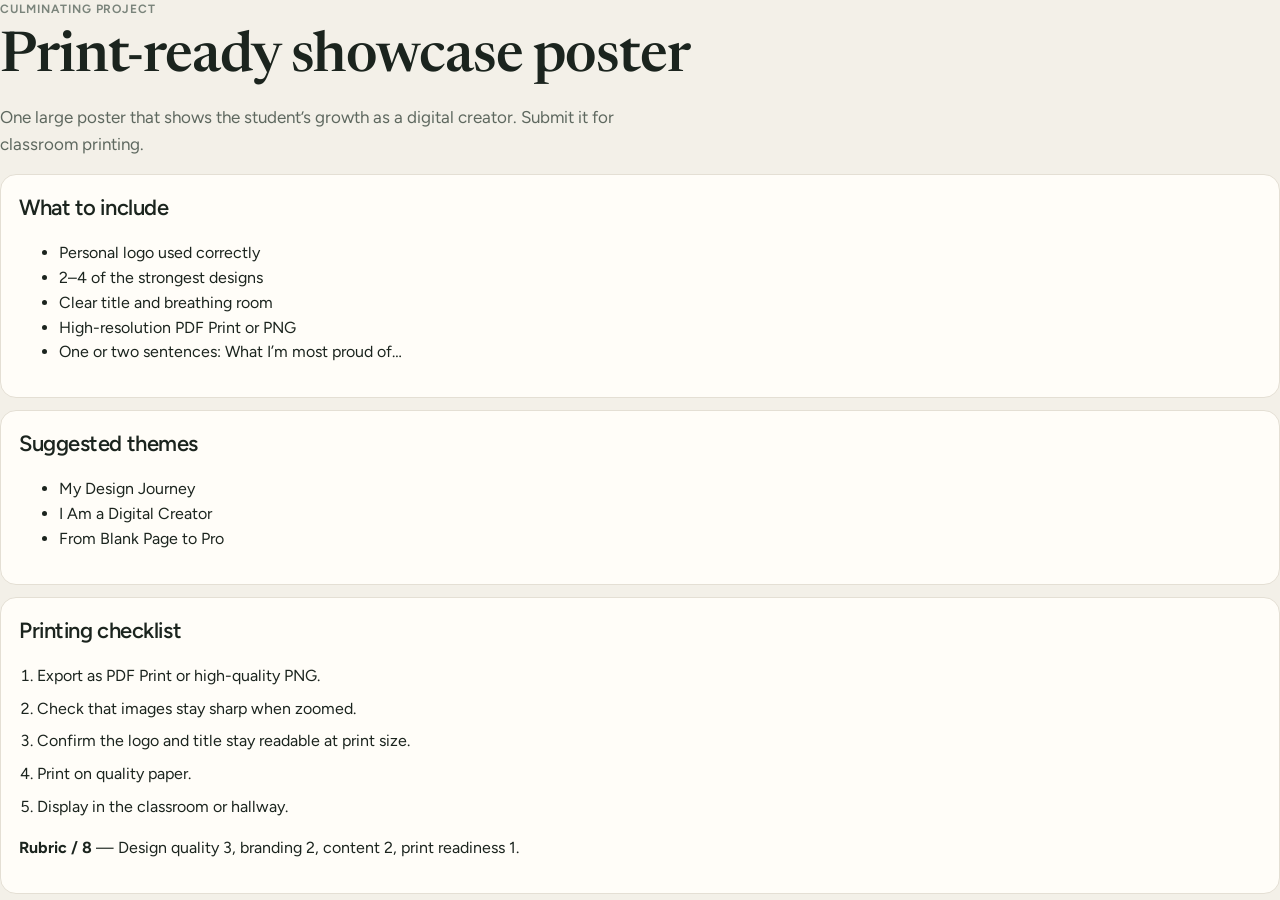
==== final.html @ e56f7284 "Add course map, lesson, projects, and final pages" ====
<!DOCTYPE html>
<html lang="en">
<head>
  <meta charset="UTF-8" />
  <meta name="viewport" content="width=device-width, initial-scale=1.0" />
  <title>Final poster · Grade 6 Tech</title>
  <link rel="icon" href="favicon.svg" type="image/svg+xml" />
  <link rel="preconnect" href="https://fonts.googleapis.com" />
  <link href="https://fonts.googleapis.com/css2?family=Figtree:wght@400;500;600;650;700&family=Newsreader:opsz,wght@6..72,500;6..72,560;6..72,650&display=swap" rel="stylesheet" />
  <link rel="stylesheet" href="styles.css" />
</head>
<body>
  <div id="app">
    <p class="kicker">Culminating project</p>
    <h1>Print-ready showcase poster</h1>
    <p class="lead">One large poster that shows the student’s growth as a digital creator. Submit it for classroom printing.</p>
    <div class="note">
      <h3>What to include</h3>
      <ul>
        <li>Personal logo used correctly</li>
        <li>2–4 of the strongest designs</li>
        <li>Clear title and breathing room</li>
        <li>High-resolution PDF Print or PNG</li>
        <li>One or two sentences: What I’m most proud of…</li>
      </ul>
    </div>
    <div class="note">
      <h3>Suggested themes</h3>
      <ul>
        <li>My Design Journey</li>
        <li>I Am a Digital Creator</li>
        <li>From Blank Page to Pro</li>
      </ul>
    </div>
    <div class="note teacher-only">
      <h3>Printing checklist</h3>
      <ol class="steps">
        <li>Export as PDF Print or high-quality PNG.</li>
        <li>Check that images stay sharp when zoomed.</li>
        <li>Confirm the logo and title stay readable at print size.</li>
        <li>Print on quality paper.</li>
        <li>Display in the classroom or hallway.</li>
      </ol>
      <p><strong>Rubric / 8</strong> — Design quality 3, branding 2, content 2, print readiness 1.</p>
    </div>
  </div>
  <script src="data.js"></script>
  <script src="app.js"></script>
</body>
</html>
---- styles.css ----
:root {
  --bg: #f3f0e8;
  --surface: #faf8f2;
  --paper: #fffdf8;
  --fg: #1b241e;
  --muted: #5e685f;
  --subtle: #7a847b;
  --primary: #245c45;
  --primary-soft: #dce8e1;
  --line: #e4dfd4;
  --shadow: 0 1px 2px rgba(27, 36, 30, 0.04), 0 8px 24px rgba(27, 36, 30, 0.04);
  --font-sans: "Figtree", ui-sans-serif, system-ui, sans-serif;
  --font-display: "Newsreader", "Iowan Old Style", Georgia, serif;
}

* { box-sizing: border-box; }
html, body { margin: 0; }
html { scroll-behavior: smooth; }
body {
  font-family: var(--font-sans);
  background: var(--bg);
  color: var(--fg);
  min-height: 100vh;
  line-height: 1.55;
}

a { color: var(--primary); text-decoration: none; }
a:hover { text-decoration: underline; }

.topbar {
  position: sticky;
  top: 0;
  z-index: 40;
  display: flex;
  align-items: center;
  justify-content: space-between;
  gap: 16px;
  padding: 14px 28px;
  background: var(--bg);
  border-bottom: 1px solid var(--line);
}
.brand {
  display: flex;
  align-items: center;
  gap: 12px;
  color: inherit;
  text-decoration: none;
}
.brand:hover { text-decoration: none; }
.logo {
  width: 36px;
  height: 36px;
  border-radius: 9px;
  background: var(--primary);
  color: var(--paper);
  display: grid;
  place-items: center;
  flex-shrink: 0;
}
.brand-title { font-weight: 650; font-size: 16px; letter-spacing: -0.01em; }
.brand-sub { font-size: 12px; color: var(--muted); margin-top: 1px; }

.role-toggle {
  display: inline-flex;
  background: #fff;
  border: 1px solid var(--line);
  border-radius: 999px;
  padding: 3px;
}
.role-toggle button {
  border: 0;
  background: transparent;
  color: var(--muted);
  font: inherit;
  font-size: 13px;
  font-weight: 600;
  padding: 6px 12px;
  border-radius: 999px;
  cursor: pointer;
}
.role-toggle button.active {
  background: var(--primary);
  color: #f7f4ec;
}

.shell {
  display: grid;
  grid-template-columns: 240px minmax(0, 1fr);
  min-height: calc(100vh - 65px);
}
.sidebar {
  padding: 22px 16px 40px 22px;
  border-right: 1px solid transparent;
}
.nav-label {
  font-size: 11px;
  letter-spacing: 0.08em;
  text-transform: uppercase;
  color: var(--subtle);
  font-weight: 650;
  margin: 18px 10px 8px;
}
.nav-label:first-child { margin-top: 0; }
.nav-link {
  display: flex;
  align-items: center;
  gap: 10px;
  padding: 8px 10px;
  border-radius: 10px;
  color: var(--fg);
  text-decoration: none;
  font-size: 14.5px;
}
.nav-link:hover { background: rgba(36, 92, 69, 0.06); text-decoration: none; }
.nav-link.active { background: var(--primary-soft); color: var(--primary); font-weight: 600; }
.nav-ico { width: 18px; text-align: center; opacity: 0.85; }

.main {
  padding: 28px 36px 80px;
  max-width: 1080px;
}
.kicker {
  font-size: 12px;
  letter-spacing: 0.08em;
  text-transform: uppercase;
  color: var(--subtle);
  font-weight: 650;
  margin: 0 0 10px;
}
h1, h2, h3 { font-family: var(--font-display); font-weight: 560; letter-spacing: -0.02em; }
h1 { font-size: clamp(36px, 5vw, 56px); line-height: 1.05; margin: 0 0 16px; }
h2 { font-size: 28px; margin: 36px 0 14px; }
h3 { font-size: 22px; margin: 0 0 8px; }
.lead { font-size: 17px; color: var(--muted); max-width: 42rem; }

.actions { display: flex; flex-wrap: wrap; gap: 10px; margin: 22px 0 18px; }
.btn {
  display: inline-flex;
  align-items: center;
  gap: 8px;
  border: 0;
  border-radius: 999px;
  padding: 11px 16px;
  font: inherit;
  font-weight: 650;
  font-size: 14.5px;
  cursor: pointer;
  text-decoration: none;
}
.btn:hover { text-decoration: none; }
.btn-primary { background: var(--primary); color: #f7f4ec; }
.btn-primary:hover { background: #1c4a37; }
.btn-ghost {
  background: #fff;
  color: var(--fg);
  border: 1px solid var(--line);
}
.meta-row {
  display: flex;
  flex-wrap: wrap;
  gap: 16px;
  color: var(--muted);
  font-size: 14px;
}

.hero-grid {
  display: grid;
  grid-template-columns: minmax(0, 1fr) 320px;
  gap: 28px;
  align-items: start;
}
.panel {
  background: var(--paper);
  border: 1px solid var(--line);
  border-radius: 18px;
  box-shadow: var(--shadow);
  padding: 20px 22px;
}
.panel h3 { font-family: var(--font-sans); font-size: 20px; font-weight: 700; }
.soft-kicker { color: var(--subtle); font-size: 11px; letter-spacing: 0.08em; text-transform: uppercase; font-weight: 700; margin-bottom: 10px; }

.cards {
  display: grid;
  grid-template-columns: repeat(3, minmax(0, 1fr));
  gap: 14px;
}
.card {
  background: var(--paper);
  border: 1px solid var(--line);
  border-radius: 16px;
  padding: 16px 16px 14px;
  box-shadow: var(--shadow);
  color: inherit;
  text-decoration: none;
  display: block;
}
.card:hover { border-color: #cfd8d2; text-decoration: none; }
.card-top { display: flex; align-items: flex-start; justify-content: space-between; gap: 8px; }
.icon-pill {
  width: 34px; height: 34px; border-radius: 10px;
  background: var(--primary-soft); color: var(--primary);
  display: grid; place-items: center; font-size: 16px;
}
.badge {
  font-size: 11px; font-weight: 700; padding: 3px 8px; border-radius: 999px;
  background: #f3e6d8; color: #8a5a2b;
}
.card h3 { font-family: var(--font-sans); font-size: 15.5px; font-weight: 700; margin: 0; }
.weeks { color: var(--subtle); font-size: 12.5px; margin-top: 2px; }
.card p { color: var(--muted); font-size: 13.5px; margin: 10px 0 12px; }
.pips { display: flex; gap: 4px; }
.pip { height: 6px; flex: 1; background: #e6e1d6; border-radius: 99px; }
.complete { font-size: 12px; color: var(--subtle); margin-top: 8px; }

.note {
  background: var(--paper);
  border: 1px solid var(--line);
  border-radius: 16px;
  padding: 16px 18px;
  margin: 12px 0;
}
.note h3, .note h4 { font-family: var(--font-sans); }
.steps { padding-left: 18px; }
.steps li { margin: 8px 0; }
.teacher-only.hidden-role, .student-only.hidden-role { display: none !important; }

.toolbar { display: flex; gap: 8px; justify-content: flex-end; }
.ghost-btn {
  background: #fff; border: 1px solid var(--line); border-radius: 12px;
  padding: 8px 12px; font: inherit; font-size: 13.5px; font-weight: 650; cursor: pointer;
}

@media print {
  .topbar, .sidebar, .toolbar, .actions, .role-toggle { display: none !important; }
  .shell { display: block; }
  .main { padding: 0; max-width: none; }
  body { background: #fff; }
}

@media (max-width: 980px) {
  .shell { grid-template-columns: 1fr; }
  .sidebar { display: none; }
  .hero-grid, .cards { grid-template-columns: 1fr; }
  .main { padding: 20px 16px 60px; }
  .topbar { padding: 12px 16px; }
}
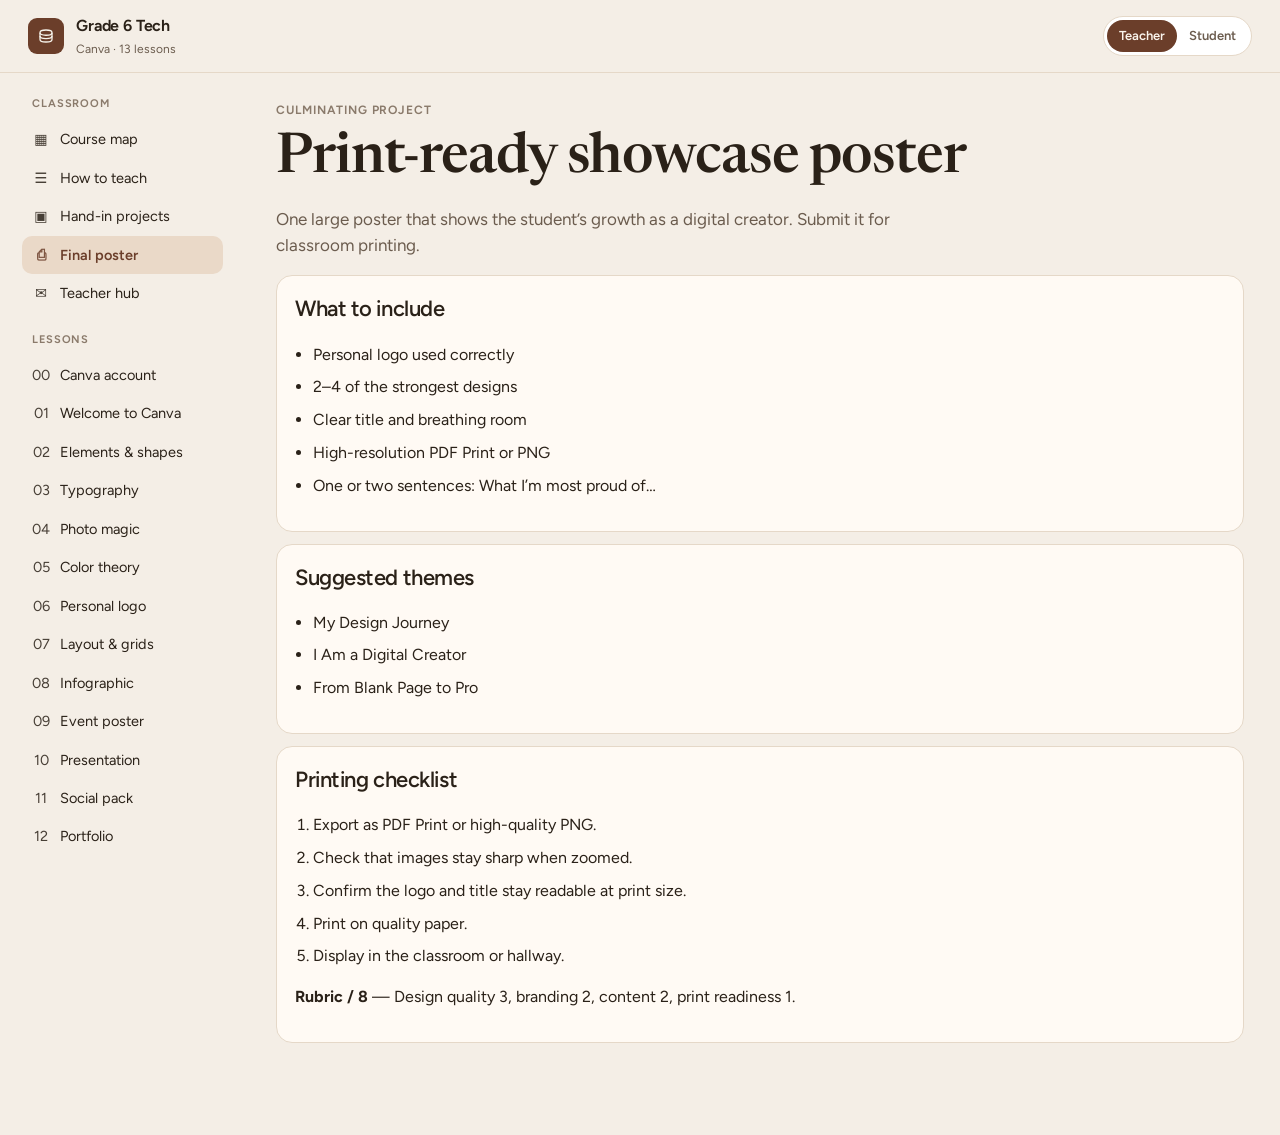
==== commit 20113e78: "Load detailed lesson files on every page" ====
--- a/final.html
+++ b/final.html
@@ -44,6 +44,9 @@
       <p><strong>Rubric / 8</strong> — Design quality 3, branding 2, content 2, print readiness 1.</p>
     </div>
   </div>
+  <script src="lessons-a1.js"></script>
+  <script src="lessons-a2.js"></script>
+  <script src="lessons-b.js"></script>
   <script src="data.js"></script>
   <script src="app.js"></script>
 </body>
--- a/styles.css
+++ b/styles.css
@@ -1,14 +1,14 @@
 :root {
-  --bg: #f3f0e8;
-  --surface: #faf8f2;
-  --paper: #fffdf8;
-  --fg: #1b241e;
-  --muted: #5e685f;
-  --subtle: #7a847b;
-  --primary: #245c45;
-  --primary-soft: #dce8e1;
-  --line: #e4dfd4;
-  --shadow: 0 1px 2px rgba(27, 36, 30, 0.04), 0 8px 24px rgba(27, 36, 30, 0.04);
+  --bg: #f4eee6;
+  --surface: #faf4ec;
+  --paper: #fffaf4;
+  --fg: #2a2118;
+  --muted: #6b5c4e;
+  --subtle: #8a7a6b;
+  --primary: #6b3e2a;
+  --primary-soft: #ead9c8;
+  --line: #e5d8c8;
+  --shadow: 0 1px 2px rgba(42, 33, 24, 0.05), 0 8px 24px rgba(42, 33, 24, 0.05);
   --font-sans: "Figtree", ui-sans-serif, system-ui, sans-serif;
   --font-display: "Newsreader", "Iowan Old Style", Georgia, serif;
 }
@@ -80,7 +80,7 @@
 }
 .role-toggle button.active {
   background: var(--primary);
-  color: #f7f4ec;
+  color: #faf4ec;
 }
 
 .shell {
@@ -111,7 +111,7 @@
   text-decoration: none;
   font-size: 14.5px;
 }
-.nav-link:hover { background: rgba(36, 92, 69, 0.06); text-decoration: none; }
+.nav-link:hover { background: rgba(107, 62, 42, 0.07); text-decoration: none; }
 .nav-link.active { background: var(--primary-soft); color: var(--primary); font-weight: 600; }
 .nav-ico { width: 18px; text-align: center; opacity: 0.85; }
 
@@ -148,8 +148,8 @@
   text-decoration: none;
 }
 .btn:hover { text-decoration: none; }
-.btn-primary { background: var(--primary); color: #f7f4ec; }
-.btn-primary:hover { background: #1c4a37; }
+.btn-primary { background: var(--primary); color: #faf4ec; }
+.btn-primary:hover { background: #4e2c1d; }
 .btn-ghost {
   background: #fff;
   color: var(--fg);
@@ -194,7 +194,7 @@
   text-decoration: none;
   display: block;
 }
-.card:hover { border-color: #cfd8d2; text-decoration: none; }
+.card:hover { border-color: #d4c3b0; text-decoration: none; }
 .card-top { display: flex; align-items: flex-start; justify-content: space-between; gap: 8px; }
 .icon-pill {
   width: 34px; height: 34px; border-radius: 10px;
@@ -203,14 +203,33 @@
 }
 .badge {
   font-size: 11px; font-weight: 700; padding: 3px 8px; border-radius: 999px;
-  background: #f3e6d8; color: #8a5a2b;
+  background: #f0e0d0; color: #6b3e2a;
 }
 .card h3 { font-family: var(--font-sans); font-size: 15.5px; font-weight: 700; margin: 0; }
 .weeks { color: var(--subtle); font-size: 12.5px; margin-top: 2px; }
 .card p { color: var(--muted); font-size: 13.5px; margin: 10px 0 12px; }
 .pips { display: flex; gap: 4px; }
-.pip { height: 6px; flex: 1; background: #e6e1d6; border-radius: 99px; }
+.pip { height: 6px; flex: 1; background: #e6d8c8; border-radius: 99px; }
 .complete { font-size: 12px; color: var(--subtle); margin-top: 8px; }
+
+.list-card {
+  display: flex;
+  align-items: center;
+  justify-content: space-between;
+  gap: 12px;
+  background: var(--paper);
+  border: 1px solid var(--line);
+  border-radius: 16px;
+  padding: 14px 16px;
+  margin-bottom: 8px;
+  color: inherit;
+  text-decoration: none;
+}
+.list-card:hover { text-decoration: none; border-color: #d4c3b0; }
+.list-card small { color: var(--subtle); display: block; font-size: 12px; margin-bottom: 2px; }
+.list-card strong { display: block; font-size: 15.5px; }
+.list-card span { color: var(--muted); font-size: 13.5px; }
+.arrow { color: var(--subtle); }
 
 .note {
   background: var(--paper);
@@ -221,7 +240,9 @@
 }
 .note h3, .note h4 { font-family: var(--font-sans); }
 .steps { padding-left: 18px; }
-.steps li { margin: 8px 0; }
+.steps li { margin: 10px 0; }
+.note ul { padding-left: 18px; }
+.note li { margin: 8px 0; }
 .teacher-only.hidden-role, .student-only.hidden-role { display: none !important; }
 
 .toolbar { display: flex; gap: 8px; justify-content: flex-end; }
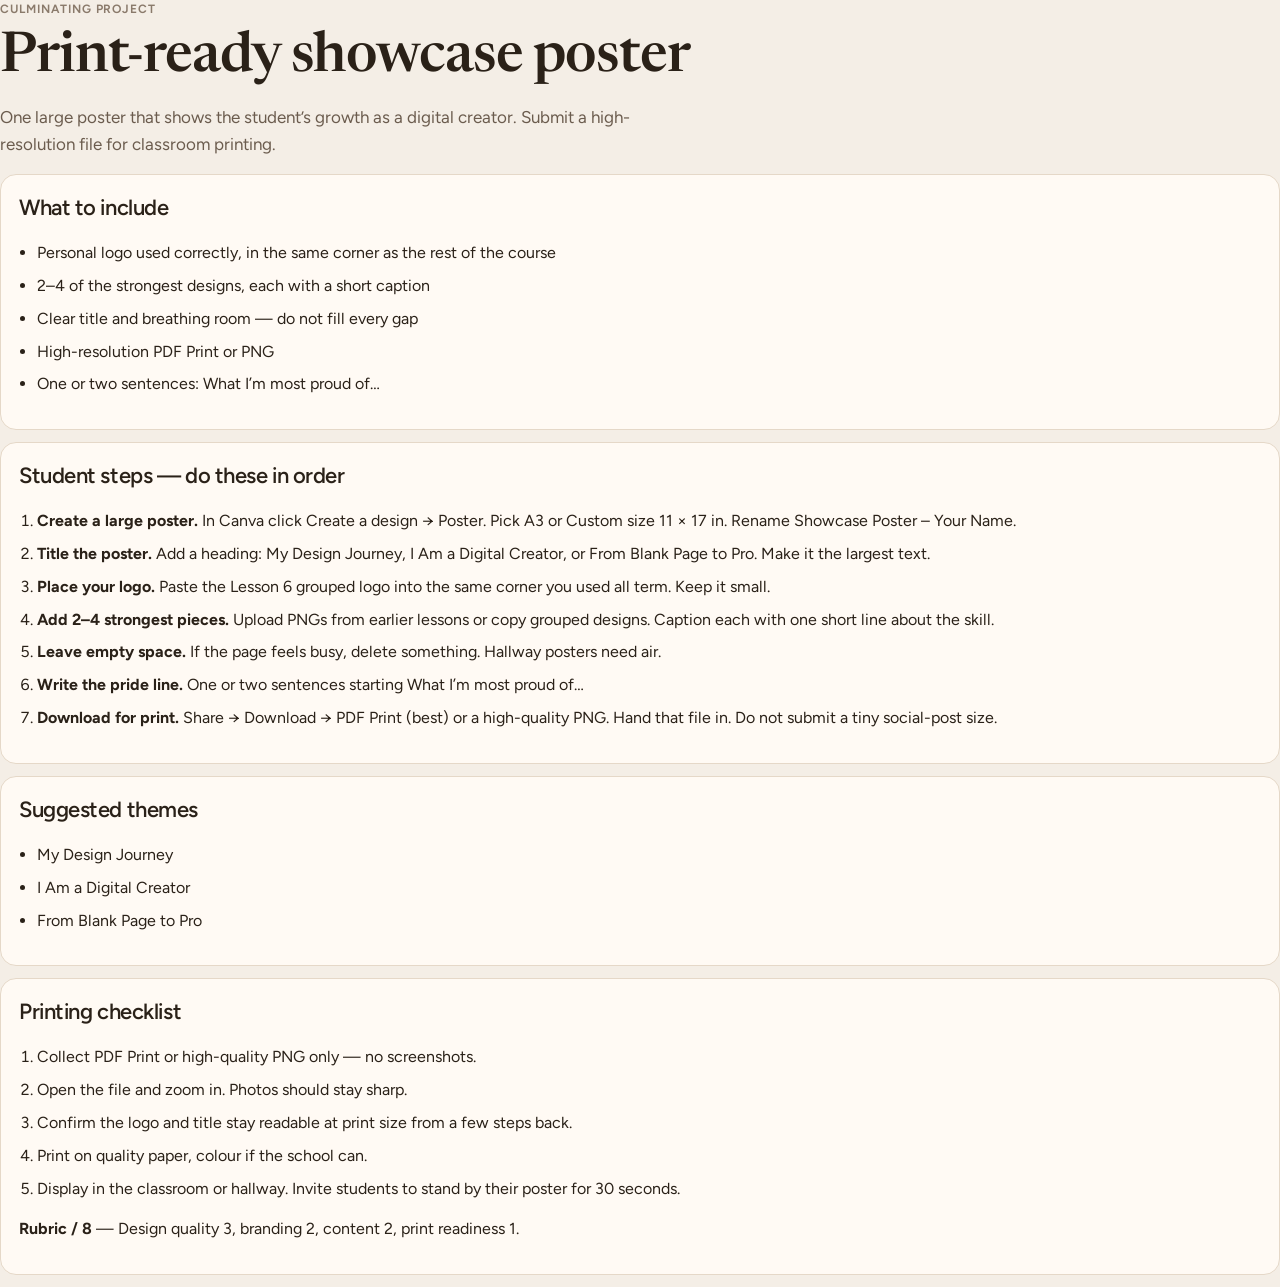
==== commit ff2fb558: "Make lessons stampable and projects pull from shared data" ====
--- a/final.html
+++ b/final.html
@@ -13,16 +13,28 @@
   <div id="app">
     <p class="kicker">Culminating project</p>
     <h1>Print-ready showcase poster</h1>
-    <p class="lead">One large poster that shows the student’s growth as a digital creator. Submit it for classroom printing.</p>
+    <p class="lead">One large poster that shows the student’s growth as a digital creator. Submit a high-resolution file for classroom printing.</p>
     <div class="note">
       <h3>What to include</h3>
       <ul>
-        <li>Personal logo used correctly</li>
-        <li>2–4 of the strongest designs</li>
-        <li>Clear title and breathing room</li>
+        <li>Personal logo used correctly, in the same corner as the rest of the course</li>
+        <li>2–4 of the strongest designs, each with a short caption</li>
+        <li>Clear title and breathing room — do not fill every gap</li>
         <li>High-resolution PDF Print or PNG</li>
         <li>One or two sentences: What I’m most proud of…</li>
       </ul>
+    </div>
+    <div class="note">
+      <h3>Student steps — do these in order</h3>
+      <ol class="steps">
+        <li><strong>Create a large poster.</strong> In Canva click Create a design → Poster. Pick A3 or Custom size 11 × 17 in. Rename Showcase Poster – Your Name.</li>
+        <li><strong>Title the poster.</strong> Add a heading: My Design Journey, I Am a Digital Creator, or From Blank Page to Pro. Make it the largest text.</li>
+        <li><strong>Place your logo.</strong> Paste the Lesson 6 grouped logo into the same corner you used all term. Keep it small.</li>
+        <li><strong>Add 2–4 strongest pieces.</strong> Upload PNGs from earlier lessons or copy grouped designs. Caption each with one short line about the skill.</li>
+        <li><strong>Leave empty space.</strong> If the page feels busy, delete something. Hallway posters need air.</li>
+        <li><strong>Write the pride line.</strong> One or two sentences starting What I’m most proud of…</li>
+        <li><strong>Download for print.</strong> Share → Download → PDF Print (best) or a high-quality PNG. Hand that file in. Do not submit a tiny social-post size.</li>
+      </ol>
     </div>
     <div class="note">
       <h3>Suggested themes</h3>
@@ -35,11 +47,11 @@
     <div class="note teacher-only">
       <h3>Printing checklist</h3>
       <ol class="steps">
-        <li>Export as PDF Print or high-quality PNG.</li>
-        <li>Check that images stay sharp when zoomed.</li>
-        <li>Confirm the logo and title stay readable at print size.</li>
-        <li>Print on quality paper.</li>
-        <li>Display in the classroom or hallway.</li>
+        <li>Collect PDF Print or high-quality PNG only — no screenshots.</li>
+        <li>Open the file and zoom in. Photos should stay sharp.</li>
+        <li>Confirm the logo and title stay readable at print size from a few steps back.</li>
+        <li>Print on quality paper, colour if the school can.</li>
+        <li>Display in the classroom or hallway. Invite students to stand by their poster for 30 seconds.</li>
       </ol>
       <p><strong>Rubric / 8</strong> — Design quality 3, branding 2, content 2, print readiness 1.</p>
     </div>
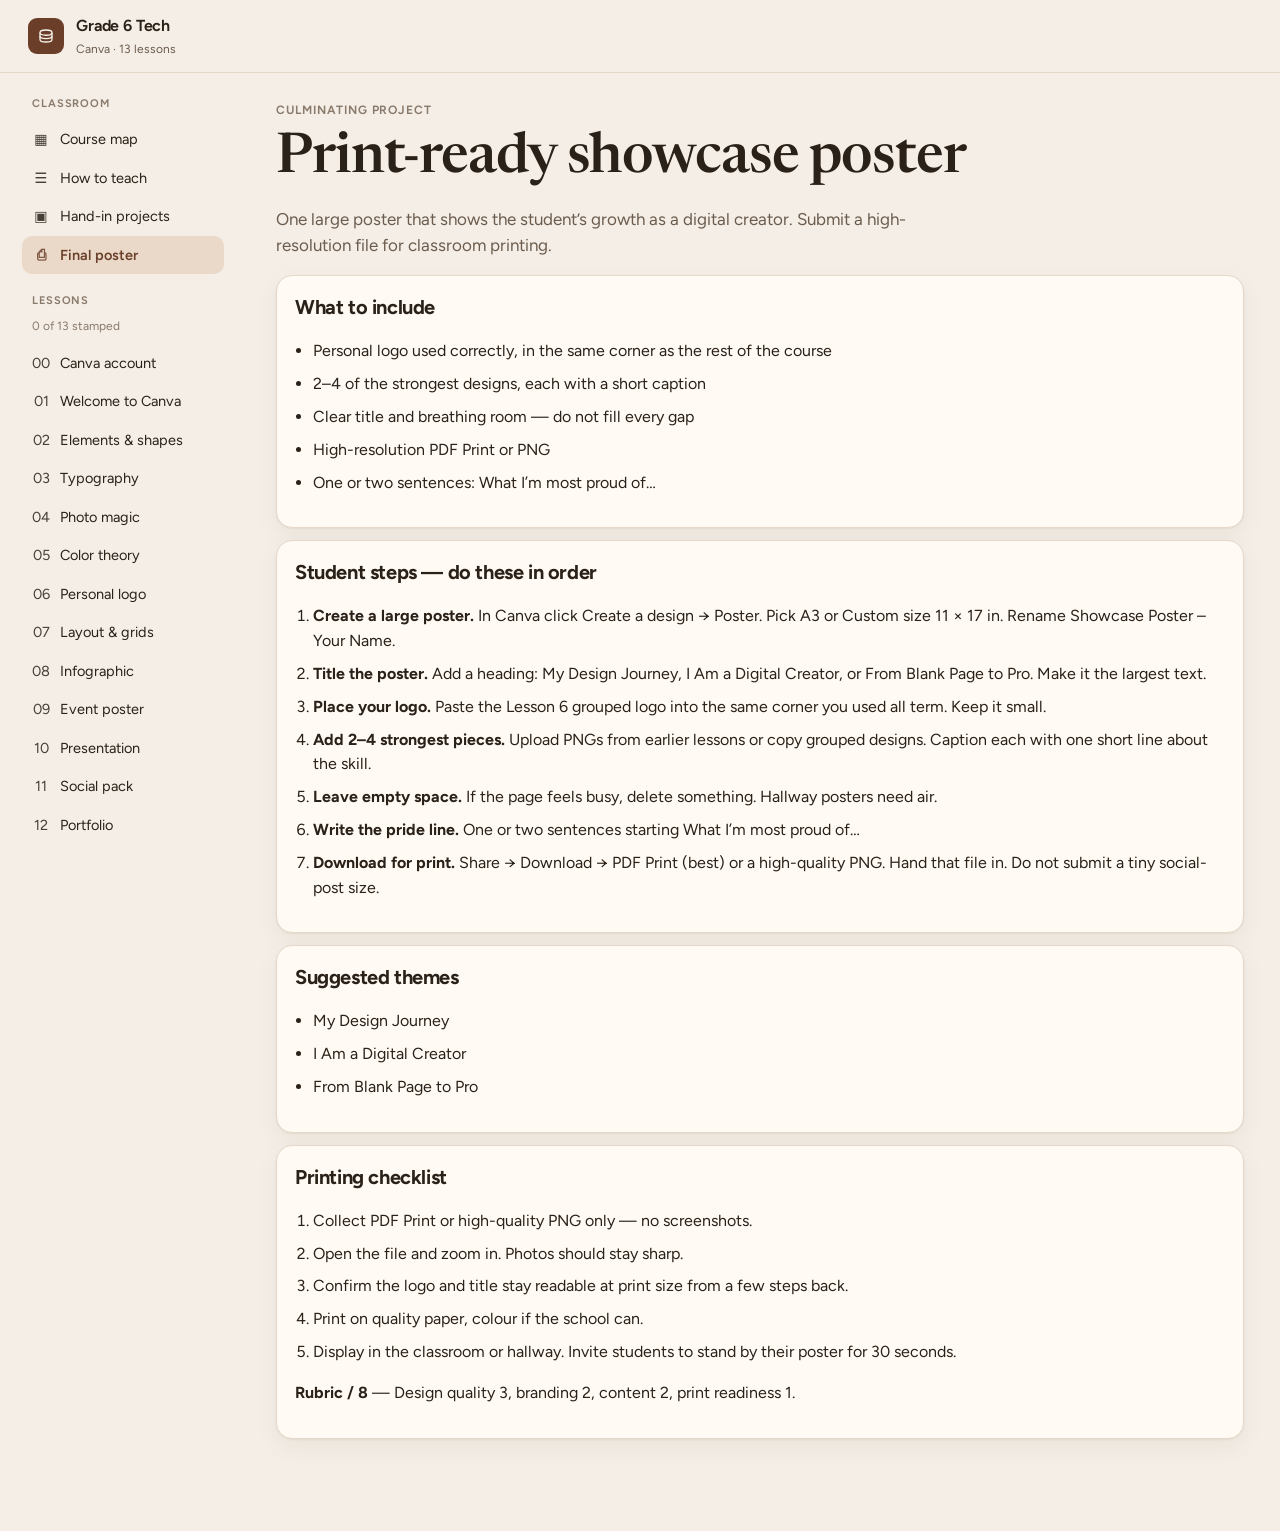
==== commit f46a527c: "Show lesson notes and poster checklist without role views" ====
--- a/final.html
+++ b/final.html
@@ -44,7 +44,7 @@
         <li>From Blank Page to Pro</li>
       </ul>
     </div>
-    <div class="note teacher-only">
+    <div class="note">
       <h3>Printing checklist</h3>
       <ol class="steps">
         <li>Collect PDF Print or high-quality PNG only — no screenshots.</li>
--- a/styles.css
+++ b/styles.css
@@ -8,6 +8,7 @@
   --primary: #6b3e2a;
   --primary-soft: #ead9c8;
   --line: #e5d8c8;
+  --hover-line: #d4c3b0;
   --shadow: 0 1px 2px rgba(42, 33, 24, 0.05), 0 8px 24px rgba(42, 33, 24, 0.05);
   --font-sans: "Figtree", ui-sans-serif, system-ui, sans-serif;
   --font-display: "Newsreader", "Iowan Old Style", Georgia, serif;
@@ -26,6 +27,7 @@
 
 a { color: var(--primary); text-decoration: none; }
 a:hover { text-decoration: underline; }
+button:not(:disabled) { cursor: pointer; }
 
 .topbar {
   position: sticky;
@@ -39,6 +41,7 @@
   background: var(--bg);
   border-bottom: 1px solid var(--line);
 }
+.brand-wrap { display: flex; align-items: center; gap: 8px; }
 .brand {
   display: flex;
   align-items: center;
@@ -59,6 +62,15 @@
 }
 .brand-title { font-weight: 650; font-size: 16px; letter-spacing: -0.01em; }
 .brand-sub { font-size: 12px; color: var(--muted); margin-top: 1px; }
+.menu-btn {
+  display: none;
+  width: 44px;
+  height: 44px;
+  border: 0;
+  background: transparent;
+  font-size: 20px;
+  color: var(--fg);
+}
 
 .role-toggle {
   display: inline-flex;
@@ -75,8 +87,8 @@
   font-size: 13px;
   font-weight: 600;
   padding: 6px 12px;
+  min-height: 32px;
   border-radius: 999px;
-  cursor: pointer;
 }
 .role-toggle button.active {
   background: var(--primary);
@@ -88,10 +100,7 @@
   grid-template-columns: 240px minmax(0, 1fr);
   min-height: calc(100vh - 65px);
 }
-.sidebar {
-  padding: 22px 16px 40px 22px;
-  border-right: 1px solid transparent;
-}
+.sidebar { padding: 22px 16px 40px 22px; }
 .nav-label {
   font-size: 11px;
   letter-spacing: 0.08em;
@@ -101,6 +110,7 @@
   margin: 18px 10px 8px;
 }
 .nav-label:first-child { margin-top: 0; }
+.nav-meta { margin: 0 10px 8px; font-size: 12px; color: var(--subtle); }
 .nav-link {
   display: flex;
   align-items: center;
@@ -115,10 +125,16 @@
 .nav-link.active { background: var(--primary-soft); color: var(--primary); font-weight: 600; }
 .nav-ico { width: 18px; text-align: center; opacity: 0.85; }
 
-.main {
-  padding: 28px 36px 80px;
-  max-width: 1080px;
-}
+.nav-overlay {
+  position: fixed;
+  inset: 65px 0 0;
+  z-index: 30;
+  background: rgba(244, 238, 230, 0.97);
+  overflow: auto;
+  padding: 16px;
+}
+
+.main { padding: 28px 36px 80px; max-width: 1080px; }
 .kicker {
   font-size: 12px;
   letter-spacing: 0.08em;
@@ -133,7 +149,7 @@
 h3 { font-size: 22px; margin: 0 0 8px; }
 .lead { font-size: 17px; color: var(--muted); max-width: 42rem; }
 
-.actions { display: flex; flex-wrap: wrap; gap: 10px; margin: 22px 0 18px; }
+.actions { display: flex; flex-wrap: wrap; gap: 10px; margin: 22px 0 18px; align-items: center; }
 .btn {
   display: inline-flex;
   align-items: center;
@@ -144,7 +160,6 @@
   font: inherit;
   font-weight: 650;
   font-size: 14.5px;
-  cursor: pointer;
   text-decoration: none;
 }
 .btn:hover { text-decoration: none; }
@@ -178,6 +193,8 @@
 }
 .panel h3 { font-family: var(--font-sans); font-size: 20px; font-weight: 700; }
 .soft-kicker { color: var(--subtle); font-size: 11px; letter-spacing: 0.08em; text-transform: uppercase; font-weight: 700; margin-bottom: 10px; }
+.week-meta { color: var(--muted); font-size: 14px; margin-bottom: 6px; }
+.panel p { color: var(--muted); font-size: 14.5px; }
 
 .cards {
   display: grid;
@@ -194,42 +211,42 @@
   text-decoration: none;
   display: block;
 }
-.card:hover { border-color: #d4c3b0; text-decoration: none; }
+.card:hover { border-color: var(--hover-line); text-decoration: none; }
 .card-top { display: flex; align-items: flex-start; justify-content: space-between; gap: 8px; }
 .icon-pill {
   width: 34px; height: 34px; border-radius: 10px;
   background: var(--primary-soft); color: var(--primary);
-  display: grid; place-items: center; font-size: 16px;
+  display: grid; place-items: center; font-size: 14px; font-weight: 600;
 }
 .badge {
   font-size: 11px; font-weight: 700; padding: 3px 8px; border-radius: 999px;
-  background: #f0e0d0; color: #6b3e2a;
-}
-.card h3 { font-family: var(--font-sans); font-size: 15.5px; font-weight: 700; margin: 0; }
+  background: var(--primary-soft); color: var(--primary);
+}
+.card h3 { font-family: var(--font-sans); font-size: 15.5px; font-weight: 700; margin: 12px 0 0; }
 .weeks { color: var(--subtle); font-size: 12.5px; margin-top: 2px; }
-.card p { color: var(--muted); font-size: 13.5px; margin: 10px 0 12px; }
-.pips { display: flex; gap: 4px; }
-.pip { height: 6px; flex: 1; background: #e6d8c8; border-radius: 99px; }
-.complete { font-size: 12px; color: var(--subtle); margin-top: 8px; }
-
-.list-card {
-  display: flex;
-  align-items: center;
-  justify-content: space-between;
+.card p { color: var(--muted); font-size: 13.5px; margin: 10px 0 4px; }
+
+.lesson-list {
+  overflow: hidden;
+  background: var(--paper);
+  border: 1px solid var(--line);
+  border-radius: 16px;
+  box-shadow: var(--shadow);
+}
+.lesson-row {
+  display: flex;
+  align-items: flex-start;
   gap: 12px;
-  background: var(--paper);
-  border: 1px solid var(--line);
-  border-radius: 16px;
   padding: 14px 16px;
-  margin-bottom: 8px;
   color: inherit;
   text-decoration: none;
 }
-.list-card:hover { text-decoration: none; border-color: #d4c3b0; }
-.list-card small { color: var(--subtle); display: block; font-size: 12px; margin-bottom: 2px; }
-.list-card strong { display: block; font-size: 15.5px; }
-.list-card span { color: var(--muted); font-size: 13.5px; }
-.arrow { color: var(--subtle); }
+.lesson-row.bordered { border-top: 1px solid var(--line); }
+.lesson-row:hover { background: rgba(234, 217, 200, 0.4); text-decoration: none; }
+.row-top { display: flex; justify-content: space-between; gap: 8px; flex-wrap: wrap; }
+.row-top strong { font-family: var(--font-sans); font-size: 16px; }
+.mins { font-size: 12px; color: var(--subtle); }
+.muted { display: block; margin-top: 2px; color: var(--muted); font-size: 14px; }
 
 .note {
   background: var(--paper);
@@ -237,22 +254,74 @@
   border-radius: 16px;
   padding: 16px 18px;
   margin: 12px 0;
-}
-.note h3, .note h4 { font-family: var(--font-sans); }
+  box-shadow: var(--shadow);
+}
+.note h3, .note h4 { font-family: var(--font-sans); font-weight: 700; font-size: 20px; }
 .steps { padding-left: 18px; }
 .steps li { margin: 10px 0; }
 .note ul { padding-left: 18px; }
 .note li { margin: 8px 0; }
 .teacher-only.hidden-role, .student-only.hidden-role { display: none !important; }
+.hint { color: var(--muted); font-size: 14px; margin: 0 0 12px; }
+.count { color: var(--muted); font-size: 14px; margin: 0 0 20px; }
+
+.step-cards, .check-cards { list-style: none; padding: 0; margin: 0; display: flex; flex-direction: column; gap: 10px; }
+.step-card, .check-card {
+  width: 100%;
+  display: flex;
+  align-items: flex-start;
+  gap: 12px;
+  text-align: left;
+  border: 1px solid var(--line);
+  background: var(--surface);
+  border-radius: 12px;
+  padding: 14px;
+  font: inherit;
+  color: inherit;
+}
+.step-card:hover, .check-card:hover { border-color: var(--hover-line); }
+.step-card.done, .check-card.done { background: rgba(234, 217, 200, 0.55); border-color: rgba(107, 62, 42, 0.25); }
+.step-num {
+  width: 32px;
+  height: 32px;
+  border-radius: 8px;
+  background: var(--primary-soft);
+  color: var(--primary);
+  display: grid;
+  place-items: center;
+  font-size: 12px;
+  font-weight: 700;
+  flex-shrink: 0;
+  font-variant-numeric: tabular-nums;
+}
+.step-num.stamped, .step-card.done .step-num { background: var(--primary); color: #faf4ec; }
+.step-body { min-width: 0; flex: 1; }
+.step-body strong { display: block; }
+.step-body span { display: block; margin-top: 4px; color: var(--muted); font-size: 14px; line-height: 1.5; }
+.check-box {
+  width: 20px;
+  height: 20px;
+  margin-top: 2px;
+  border-radius: 6px;
+  border: 1px solid var(--hover-line);
+  background: var(--paper);
+  display: grid;
+  place-items: center;
+  font-size: 12px;
+  flex-shrink: 0;
+  color: #faf4ec;
+}
+.check-card.done .check-box { background: var(--primary); border-color: var(--primary); }
+.check-card.done span:last-child { color: var(--muted); text-decoration: line-through; }
 
 .toolbar { display: flex; gap: 8px; justify-content: flex-end; }
 .ghost-btn {
   background: #fff; border: 1px solid var(--line); border-radius: 12px;
-  padding: 8px 12px; font: inherit; font-size: 13.5px; font-weight: 650; cursor: pointer;
+  padding: 8px 12px; font: inherit; font-size: 13.5px; font-weight: 650;
 }
 
 @media print {
-  .topbar, .sidebar, .toolbar, .actions, .role-toggle { display: none !important; }
+  .topbar, .sidebar, .toolbar, .actions, .role-toggle, .menu-btn, .nav-overlay { display: none !important; }
   .shell { display: block; }
   .main { padding: 0; max-width: none; }
   body { background: #fff; }
@@ -261,6 +330,7 @@
 @media (max-width: 980px) {
   .shell { grid-template-columns: 1fr; }
   .sidebar { display: none; }
+  .menu-btn { display: grid; place-items: center; }
   .hero-grid, .cards { grid-template-columns: 1fr; }
   .main { padding: 20px 16px 60px; }
   .topbar { padding: 12px 16px; }
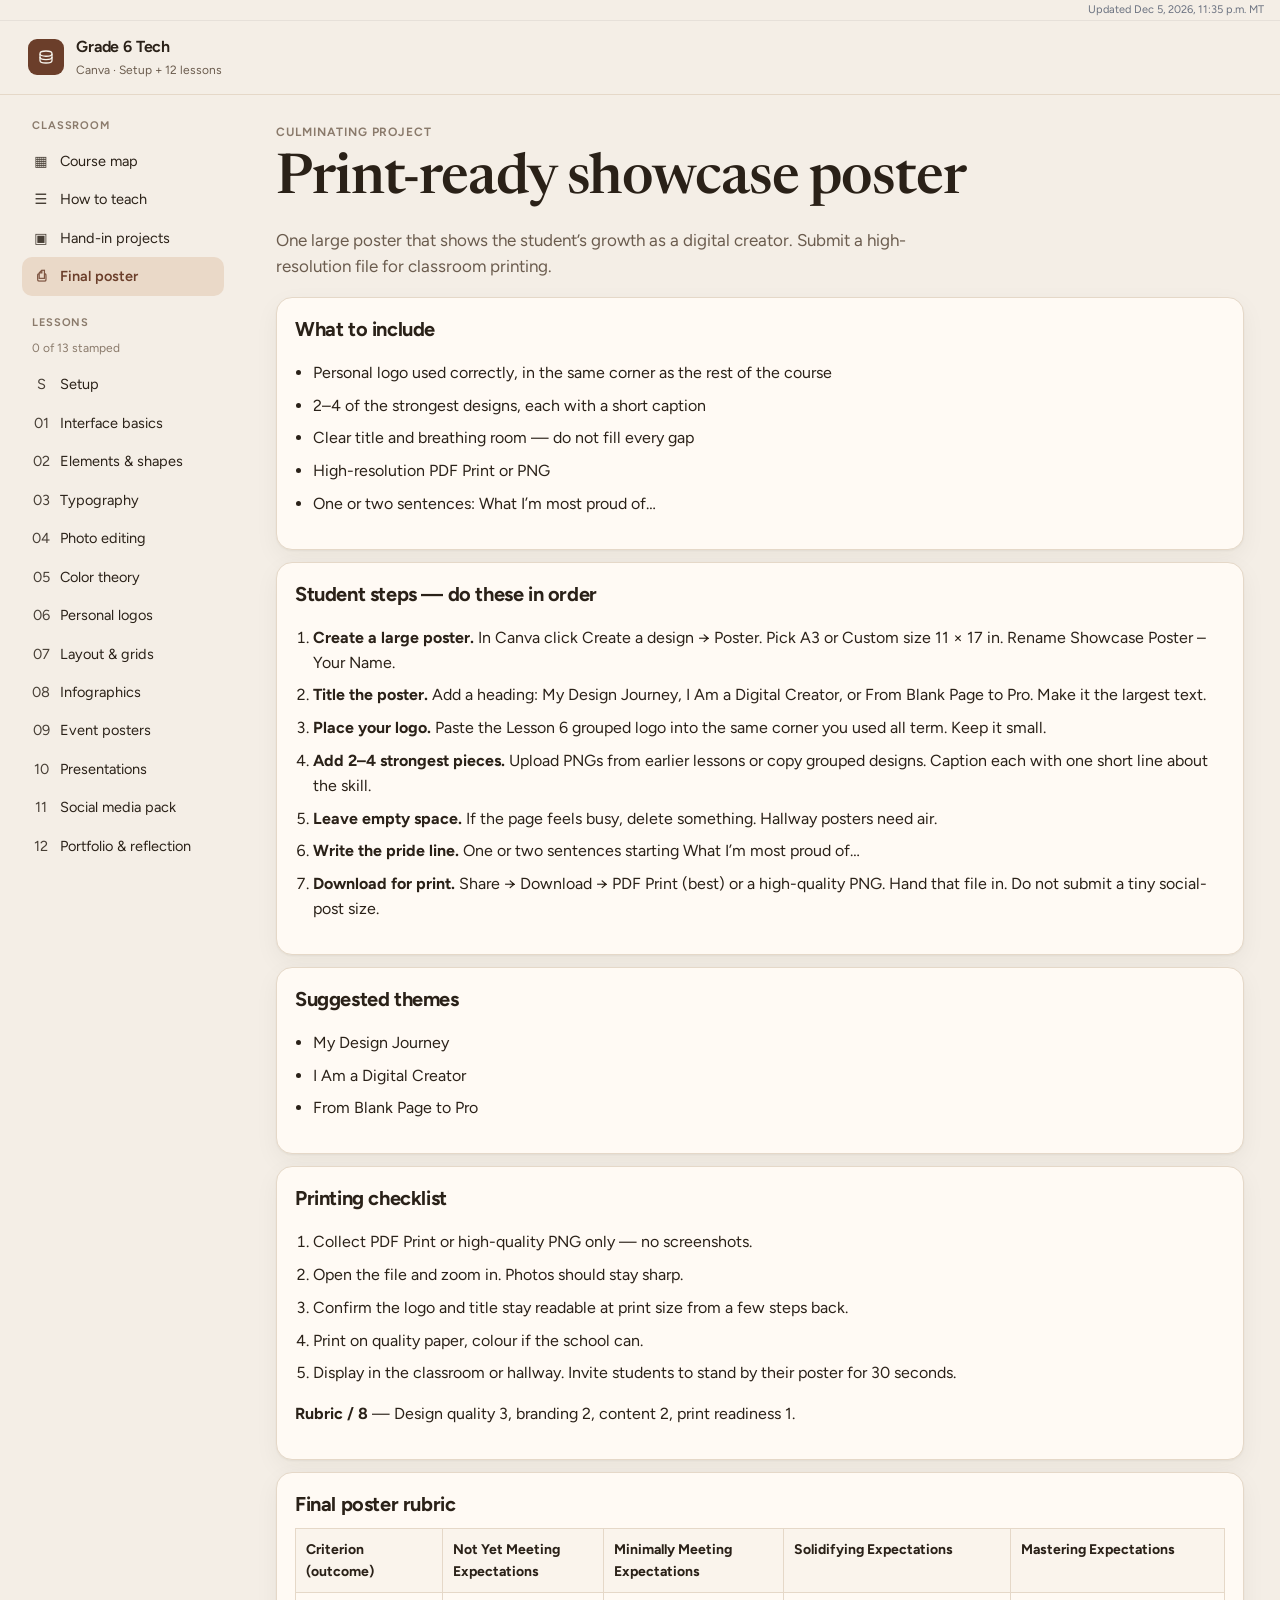
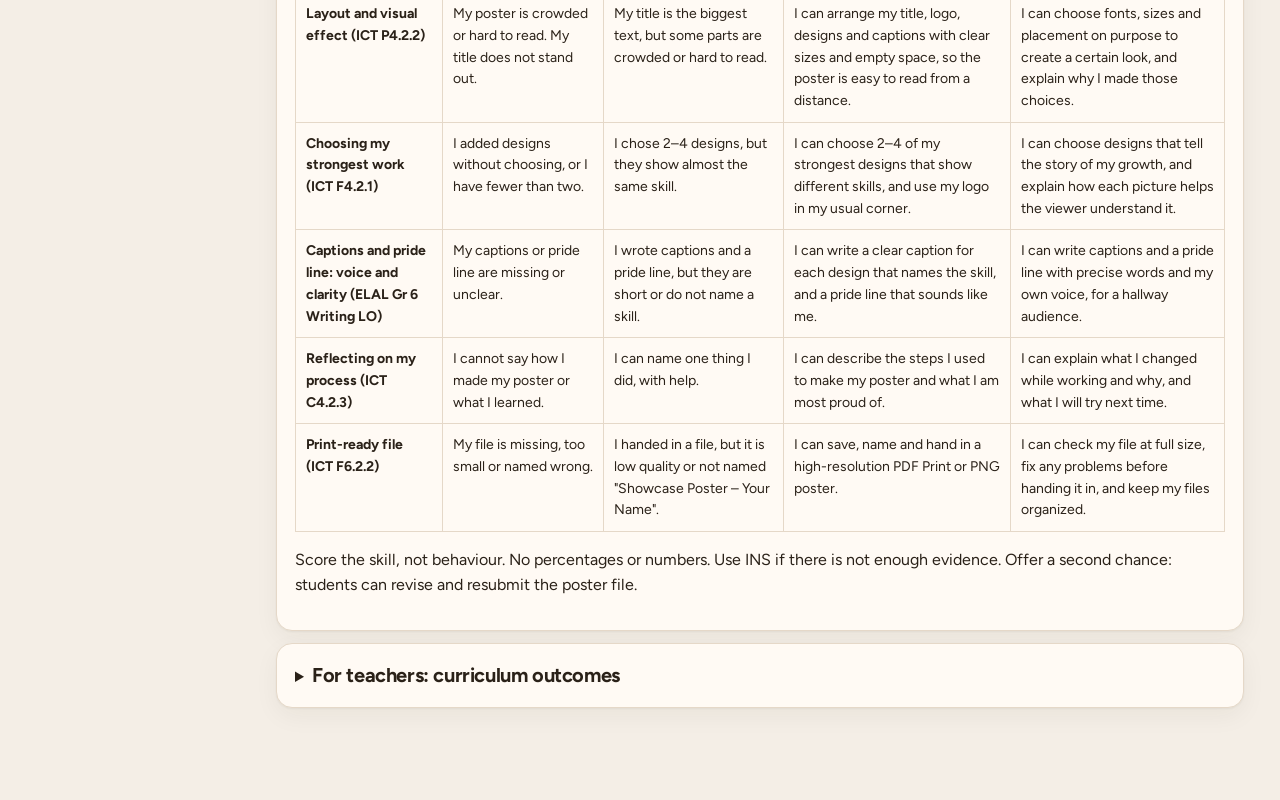
==== commit bb346e7f: "Add Final Poster rubric and teacher curriculum outcomes to final page" ====
--- a/final.html
+++ b/final.html
@@ -55,6 +55,41 @@
       </ol>
       <p><strong>Rubric / 8</strong> — Design quality 3, branding 2, content 2, print readiness 1.</p>
     </div>
+    <div class="note" id="rubric">
+      <h3>Final poster rubric</h3>
+      <div class="rubric-wrap">
+        <table class="rubric">
+          <thead><tr><th scope="col">Criterion (outcome)</th><th scope="col">Not Yet Meeting Expectations</th><th scope="col">Minimally Meeting Expectations</th><th scope="col">Solidifying Expectations</th><th scope="col">Mastering Expectations</th></tr></thead>
+          <tbody>
+          <tr><th scope="row"><strong>Layout and visual effect</strong> (ICT P4.2.2)</th><td data-level="Not Yet Meeting Expectations">My poster is crowded or hard to read. My title does not stand out.</td><td data-level="Minimally Meeting Expectations">My title is the biggest text, but some parts are crowded or hard to read.</td><td data-level="Solidifying Expectations">I can arrange my title, logo, designs and captions with clear sizes and empty space, so the poster is easy to read from a distance.</td><td data-level="Mastering Expectations">I can choose fonts, sizes and placement on purpose to create a certain look, and explain why I made those choices.</td></tr>
+          <tr><th scope="row"><strong>Choosing my strongest work</strong> (ICT F4.2.1)</th><td data-level="Not Yet Meeting Expectations">I added designs without choosing, or I have fewer than two.</td><td data-level="Minimally Meeting Expectations">I chose 2–4 designs, but they show almost the same skill.</td><td data-level="Solidifying Expectations">I can choose 2–4 of my strongest designs that show different skills, and use my logo in my usual corner.</td><td data-level="Mastering Expectations">I can choose designs that tell the story of my growth, and explain how each picture helps the viewer understand it.</td></tr>
+          <tr><th scope="row"><strong>Captions and pride line: voice and clarity</strong> (ELAL Gr 6 Writing LO)</th><td data-level="Not Yet Meeting Expectations">My captions or pride line are missing or unclear.</td><td data-level="Minimally Meeting Expectations">I wrote captions and a pride line, but they are short or do not name a skill.</td><td data-level="Solidifying Expectations">I can write a clear caption for each design that names the skill, and a pride line that sounds like me.</td><td data-level="Mastering Expectations">I can write captions and a pride line with precise words and my own voice, for a hallway audience.</td></tr>
+          <tr><th scope="row"><strong>Reflecting on my process</strong> (ICT C4.2.3)</th><td data-level="Not Yet Meeting Expectations">I cannot say how I made my poster or what I learned.</td><td data-level="Minimally Meeting Expectations">I can name one thing I did, with help.</td><td data-level="Solidifying Expectations">I can describe the steps I used to make my poster and what I am most proud of.</td><td data-level="Mastering Expectations">I can explain what I changed while working and why, and what I will try next time.</td></tr>
+          <tr><th scope="row"><strong>Print-ready file</strong> (ICT F6.2.2)</th><td data-level="Not Yet Meeting Expectations">My file is missing, too small or named wrong.</td><td data-level="Minimally Meeting Expectations">I handed in a file, but it is low quality or not named "Showcase Poster – Your Name".</td><td data-level="Solidifying Expectations">I can save, name and hand in a high-resolution PDF Print or PNG poster.</td><td data-level="Mastering Expectations">I can check my file at full size, fix any problems before handing it in, and keep my files organized.</td></tr>
+          </tbody>
+        </table>
+      </div>
+      <p>Score the skill, not behaviour. No percentages or numbers. Use INS if there is not enough evidence. Offer a second chance: students can revise and resubmit the poster file.</p>
+    </div>
+    <details class="note teacher-details" id="curriculum-outcomes">
+      <summary><h3>For teachers: curriculum outcomes</h3></summary>
+      <div class="teacher-body">
+        <p><strong>Host subject: English Language Arts and Literature, Grade 6</strong> (new LearnAlberta, data file https://curriculum.learnalberta.ca/cdn/curriculum/gfc-laneng.json, retrieved Oct 12, 2026)</p>
+        <ul>
+          <li>Organizing Idea: Writing: Ideas and information can be articulated accurately and imaginatively through the use of writing processes and an understanding of the author’s craft.</li>
+          <li>Guiding Question: How is precise writing influenced by ongoing craft and process development?</li>
+          <li>Learning Outcome: Students create texts that reflect personal voice and style through creative- and critical-thinking processes. (LANENG6-OI8-GQ1-LO1)</li>
+          <li>Skills &amp; Procedures focus: "Select a method or tool to present written works that supports clarity or voice." "Experiment with methods or tools to enhance communication or create effects." "Create written texts for a variety of audiences and purposes."</li>
+        </ul>
+        <p><strong>ICT, Division 2 (working toward)</strong> (ICT K–12 Program of Studies, 2000–2003, https://curriculum.learnalberta.ca/cdn/assets/public/e6fa142a-67a9-5b77-bea5-ba27756a0247/ictpos.pdf)</p>
+        <ul>
+          <li>ICT Division 2: P4.2.2 – "vary font size and font style, and placement of text and graphics, in order to create a certain visual effect"</li>
+          <li>ICT Division 2: F4.2.1 – "recognize that graphics, video and sound enhance communication"</li>
+          <li>ICT Division 2: C4.2.3 – "reflect on and describe the processes involved in completing a project"</li>
+          <li>ICT Division 2: F6.2.2 – "use and organize files and directories"</li>
+        </ul>
+      </div>
+    </details>
   </div>
   <script src="lessons-a1.js"></script>
   <script src="lessons-a2.js"></script>
--- a/styles.css
+++ b/styles.css
@@ -321,6 +321,7 @@
 }
 
 @media print {
+  .site-updated-stamp { display: none !important; }
   .topbar, .sidebar, .toolbar, .actions, .role-toggle, .menu-btn, .nav-overlay { display: none !important; }
   .shell { display: block; }
   .main { padding: 0; max-width: none; }
@@ -335,3 +336,91 @@
   .main { padding: 20px 16px 60px; }
   .topbar { padding: 12px 16px; }
 }
+
+.site-updated-stamp {
+  font-size: 11px;
+  line-height: 1.3;
+  color: #6b7280;
+  text-align: right;
+  padding: 3px 16px;
+  border-bottom: 1px solid rgba(0,0,0,.06);
+  background: transparent;
+}
+@media print { .site-updated-stamp { display: none !important; } }
+
+
+/* Example designs gallery */
+.examples-gallery {
+  display: grid;
+  grid-template-columns: repeat(2, minmax(0, 1fr));
+  gap: 16px;
+  margin-top: 12px;
+}
+.example-card {
+  background: #fff;
+  border: 1px solid var(--line);
+  border-radius: 16px;
+  overflow: hidden;
+  display: flex;
+  flex-direction: column;
+}
+.example-thumb-link {
+  display: block;
+  background: #f3efe6;
+  aspect-ratio: 4 / 3;
+  overflow: hidden;
+}
+.example-thumb {
+  width: 100%;
+  height: 100%;
+  object-fit: contain;
+  display: block;
+}
+.example-meta {
+  padding: 12px 14px 14px;
+  display: flex;
+  flex-direction: column;
+  gap: 6px;
+}
+.example-label {
+  font-size: 12px;
+  font-weight: 650;
+  letter-spacing: 0.04em;
+  text-transform: uppercase;
+  color: var(--muted);
+}
+.example-title {
+  font-size: 14.5px;
+  font-weight: 650;
+  line-height: 1.3;
+  color: var(--ink);
+}
+.example-open {
+  align-self: flex-start;
+  margin-top: 4px;
+  text-decoration: none;
+}
+@media (max-width: 700px) {
+  .examples-gallery { grid-template-columns: 1fr; }
+}
+@media print {
+  .examples-note .example-open { display: none; }
+}
+
+/* Rubric table */
+.rubric-wrap { overflow-x: auto; -webkit-overflow-scrolling: touch; margin: 8px 0 12px; }
+.rubric { border-collapse: collapse; width: 100%; min-width: 640px; font-size: 14px; }
+.rubric th, .rubric td { border: 1px solid var(--line); padding: 10px; vertical-align: top; text-align: left; }
+.rubric thead th { background: var(--surface); font-family: var(--font-sans); }
+@media (max-width: 640px) {
+  .rubric { min-width: 0; }
+  .rubric thead { display: none; }
+  .rubric, .rubric tbody, .rubric tr, .rubric th, .rubric td { display: block; width: 100%; }
+  .rubric tr { border: 1px solid var(--line); border-radius: 12px; margin-bottom: 12px; overflow: hidden; }
+  .rubric th, .rubric td { border: 0; border-top: 1px solid var(--line); }
+  .rubric tbody th { border-top: 0; background: var(--surface); }
+  .rubric td::before { content: attr(data-level); display: block; font-weight: 700; font-size: 12px; color: var(--muted); margin-bottom: 4px; }
+}
+.teacher-details summary { cursor: pointer; list-style: revert; }
+.teacher-details summary h3 { display: inline; margin: 0; }
+.teacher-details .teacher-body { margin-top: 12px; overflow-wrap: anywhere; }
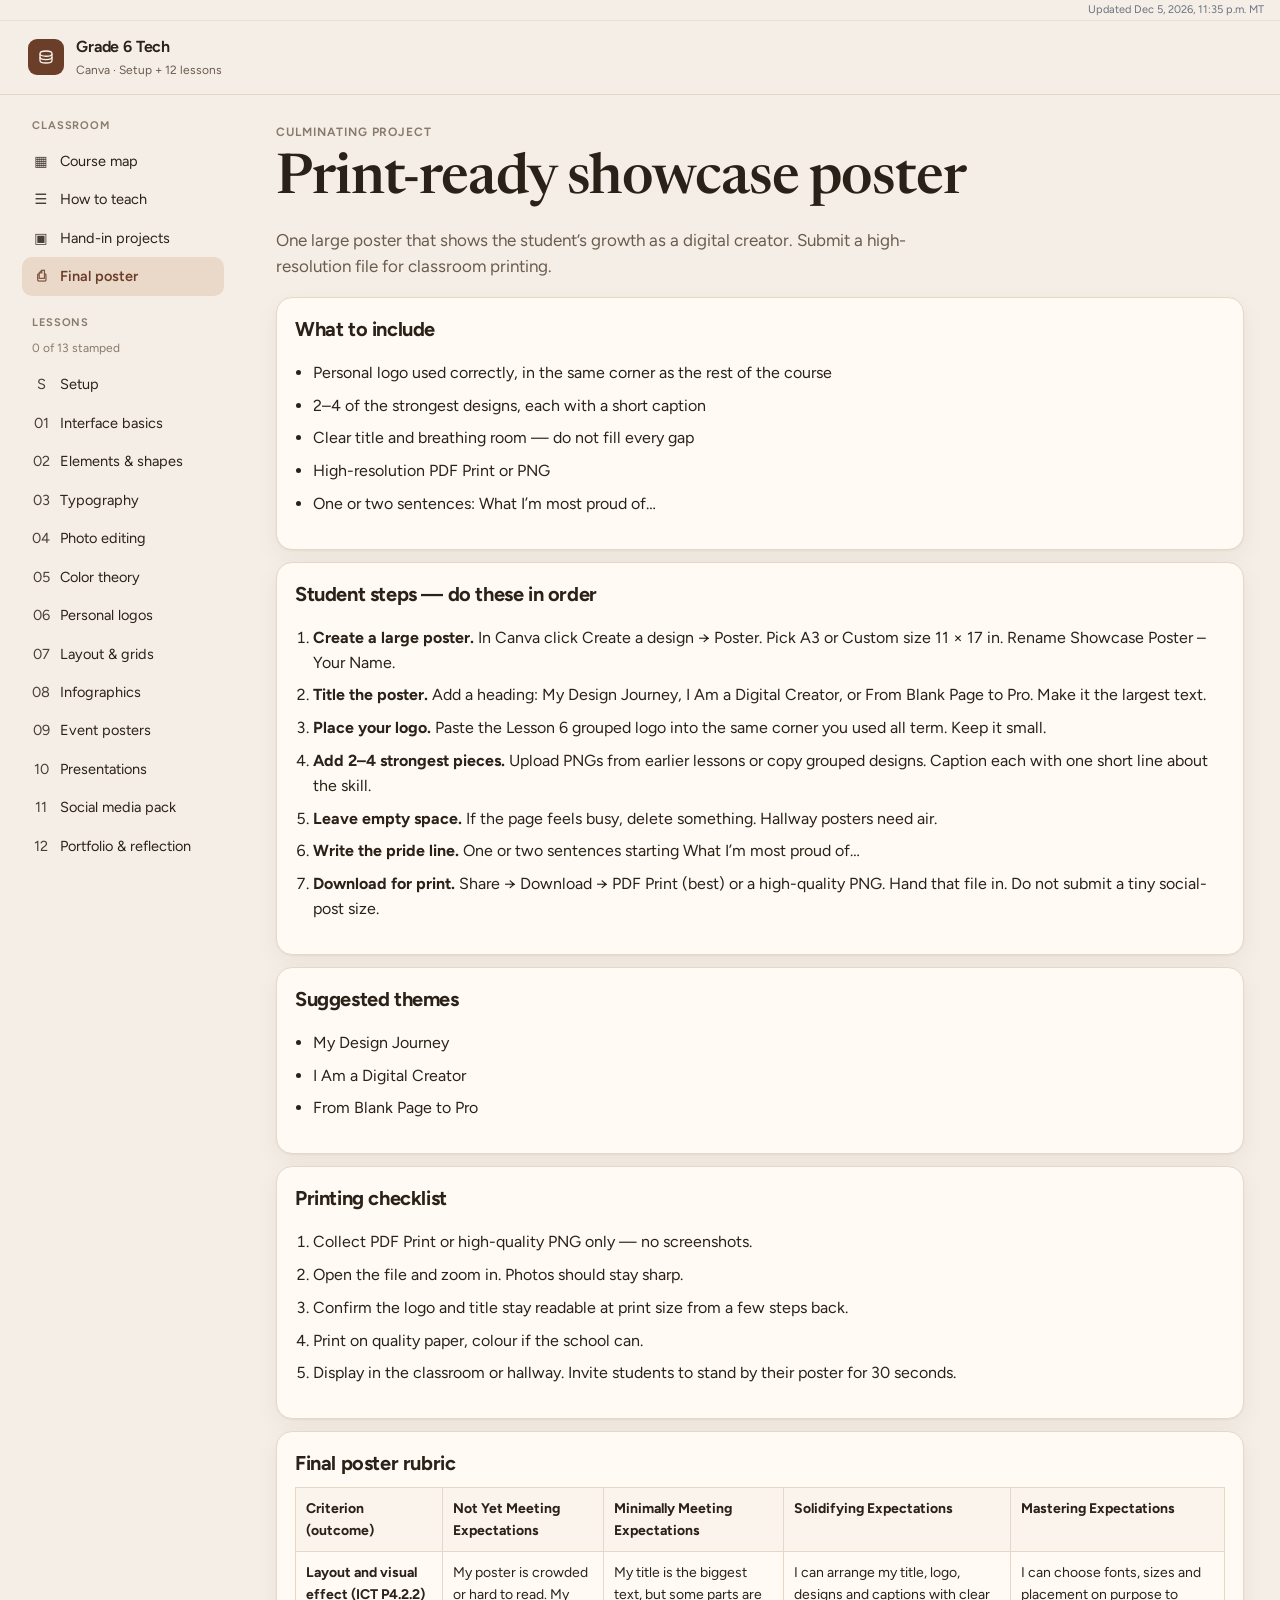
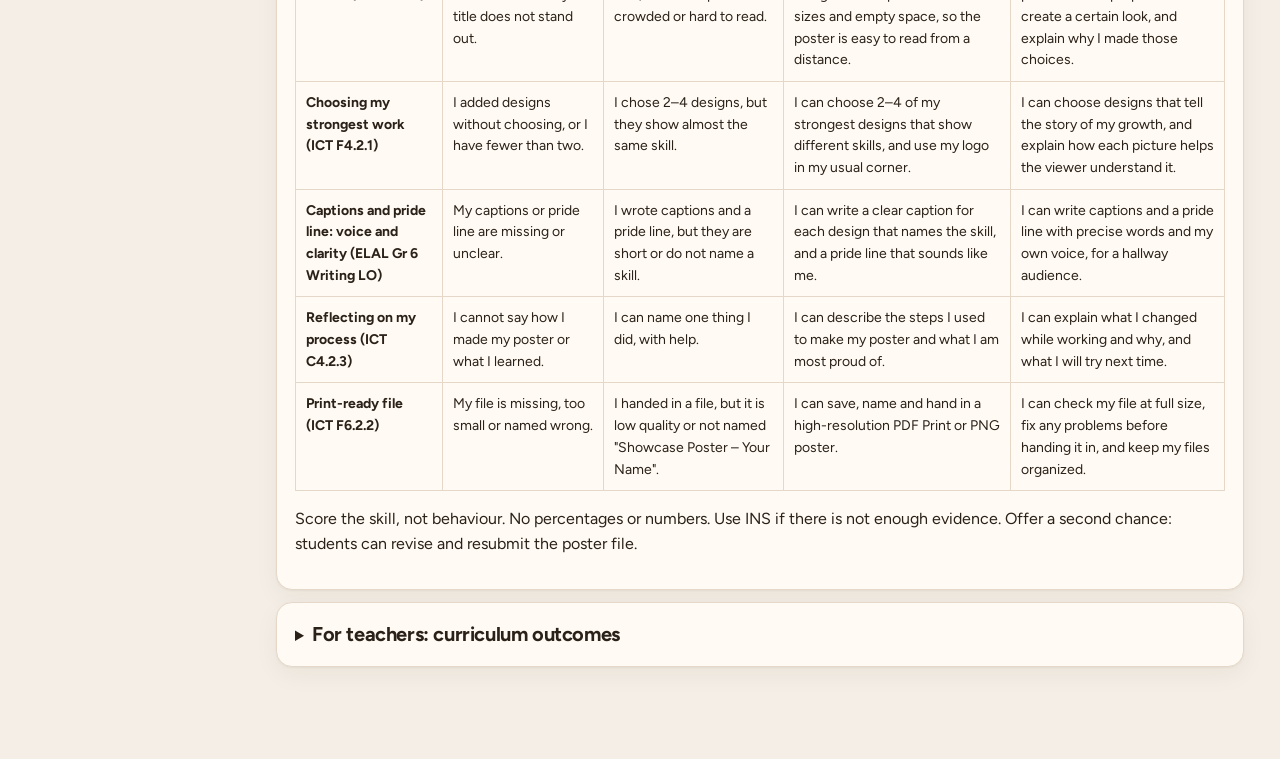
==== commit 2ed2fbd1: "Remove old points-based rubric line from Printing checklist" ====
--- a/final.html
+++ b/final.html
@@ -53,7 +53,6 @@
         <li>Print on quality paper, colour if the school can.</li>
         <li>Display in the classroom or hallway. Invite students to stand by their poster for 30 seconds.</li>
       </ol>
-      <p><strong>Rubric / 8</strong> — Design quality 3, branding 2, content 2, print readiness 1.</p>
     </div>
     <div class="note" id="rubric">
       <h3>Final poster rubric</h3>
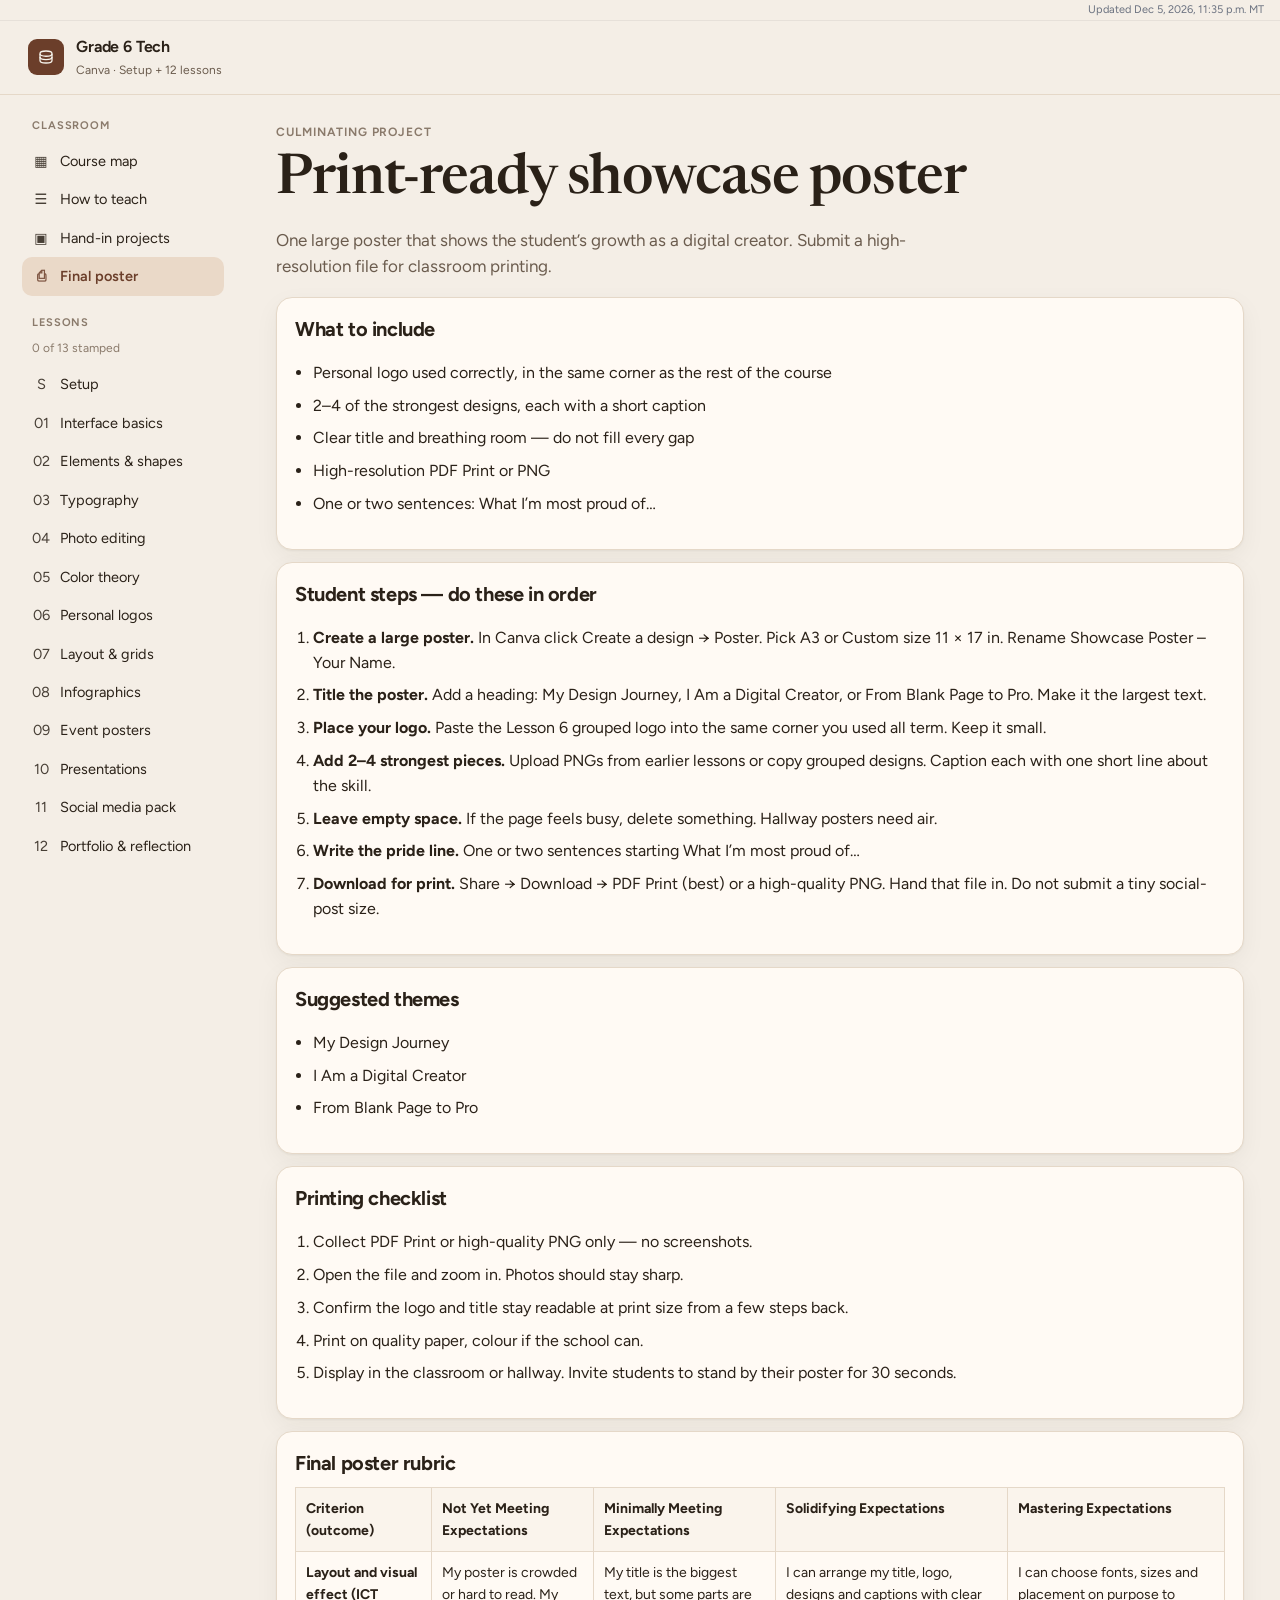
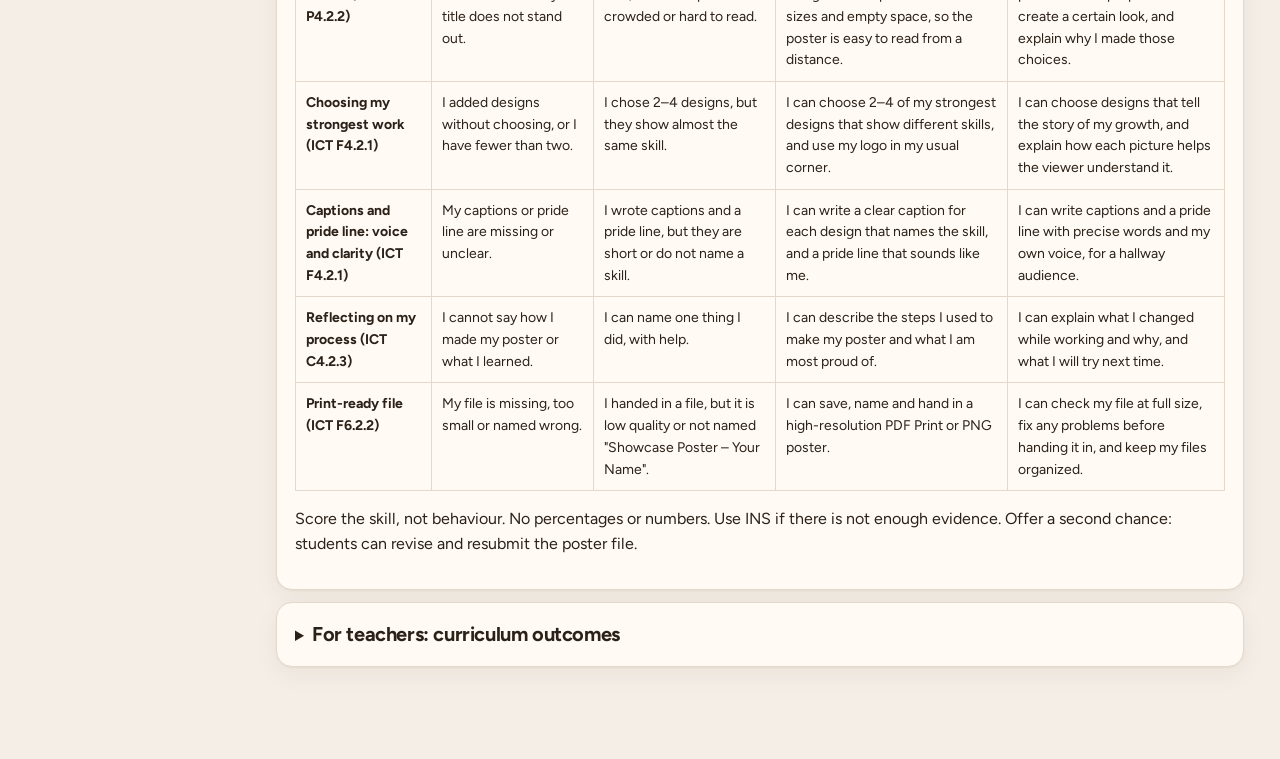
==== commit f4e28be2: "Remove ELAL host-subject outcome; tag captions row with ICT F4.2.1" ====
--- a/final.html
+++ b/final.html
@@ -62,7 +62,7 @@
           <tbody>
           <tr><th scope="row"><strong>Layout and visual effect</strong> (ICT P4.2.2)</th><td data-level="Not Yet Meeting Expectations">My poster is crowded or hard to read. My title does not stand out.</td><td data-level="Minimally Meeting Expectations">My title is the biggest text, but some parts are crowded or hard to read.</td><td data-level="Solidifying Expectations">I can arrange my title, logo, designs and captions with clear sizes and empty space, so the poster is easy to read from a distance.</td><td data-level="Mastering Expectations">I can choose fonts, sizes and placement on purpose to create a certain look, and explain why I made those choices.</td></tr>
           <tr><th scope="row"><strong>Choosing my strongest work</strong> (ICT F4.2.1)</th><td data-level="Not Yet Meeting Expectations">I added designs without choosing, or I have fewer than two.</td><td data-level="Minimally Meeting Expectations">I chose 2–4 designs, but they show almost the same skill.</td><td data-level="Solidifying Expectations">I can choose 2–4 of my strongest designs that show different skills, and use my logo in my usual corner.</td><td data-level="Mastering Expectations">I can choose designs that tell the story of my growth, and explain how each picture helps the viewer understand it.</td></tr>
-          <tr><th scope="row"><strong>Captions and pride line: voice and clarity</strong> (ELAL Gr 6 Writing LO)</th><td data-level="Not Yet Meeting Expectations">My captions or pride line are missing or unclear.</td><td data-level="Minimally Meeting Expectations">I wrote captions and a pride line, but they are short or do not name a skill.</td><td data-level="Solidifying Expectations">I can write a clear caption for each design that names the skill, and a pride line that sounds like me.</td><td data-level="Mastering Expectations">I can write captions and a pride line with precise words and my own voice, for a hallway audience.</td></tr>
+          <tr><th scope="row"><strong>Captions and pride line: voice and clarity</strong> (ICT F4.2.1)</th><td data-level="Not Yet Meeting Expectations">My captions or pride line are missing or unclear.</td><td data-level="Minimally Meeting Expectations">I wrote captions and a pride line, but they are short or do not name a skill.</td><td data-level="Solidifying Expectations">I can write a clear caption for each design that names the skill, and a pride line that sounds like me.</td><td data-level="Mastering Expectations">I can write captions and a pride line with precise words and my own voice, for a hallway audience.</td></tr>
           <tr><th scope="row"><strong>Reflecting on my process</strong> (ICT C4.2.3)</th><td data-level="Not Yet Meeting Expectations">I cannot say how I made my poster or what I learned.</td><td data-level="Minimally Meeting Expectations">I can name one thing I did, with help.</td><td data-level="Solidifying Expectations">I can describe the steps I used to make my poster and what I am most proud of.</td><td data-level="Mastering Expectations">I can explain what I changed while working and why, and what I will try next time.</td></tr>
           <tr><th scope="row"><strong>Print-ready file</strong> (ICT F6.2.2)</th><td data-level="Not Yet Meeting Expectations">My file is missing, too small or named wrong.</td><td data-level="Minimally Meeting Expectations">I handed in a file, but it is low quality or not named "Showcase Poster – Your Name".</td><td data-level="Solidifying Expectations">I can save, name and hand in a high-resolution PDF Print or PNG poster.</td><td data-level="Mastering Expectations">I can check my file at full size, fix any problems before handing it in, and keep my files organized.</td></tr>
           </tbody>
@@ -73,13 +73,6 @@
     <details class="note teacher-details" id="curriculum-outcomes">
       <summary><h3>For teachers: curriculum outcomes</h3></summary>
       <div class="teacher-body">
-        <p><strong>Host subject: English Language Arts and Literature, Grade 6</strong> (new LearnAlberta, data file https://curriculum.learnalberta.ca/cdn/curriculum/gfc-laneng.json, retrieved Oct 12, 2026)</p>
-        <ul>
-          <li>Organizing Idea: Writing: Ideas and information can be articulated accurately and imaginatively through the use of writing processes and an understanding of the author’s craft.</li>
-          <li>Guiding Question: How is precise writing influenced by ongoing craft and process development?</li>
-          <li>Learning Outcome: Students create texts that reflect personal voice and style through creative- and critical-thinking processes. (LANENG6-OI8-GQ1-LO1)</li>
-          <li>Skills &amp; Procedures focus: "Select a method or tool to present written works that supports clarity or voice." "Experiment with methods or tools to enhance communication or create effects." "Create written texts for a variety of audiences and purposes."</li>
-        </ul>
         <p><strong>ICT, Division 2 (working toward)</strong> (ICT K–12 Program of Studies, 2000–2003, https://curriculum.learnalberta.ca/cdn/assets/public/e6fa142a-67a9-5b77-bea5-ba27756a0247/ictpos.pdf)</p>
         <ul>
           <li>ICT Division 2: P4.2.2 – "vary font size and font style, and placement of text and graphics, in order to create a certain visual effect"</li>
